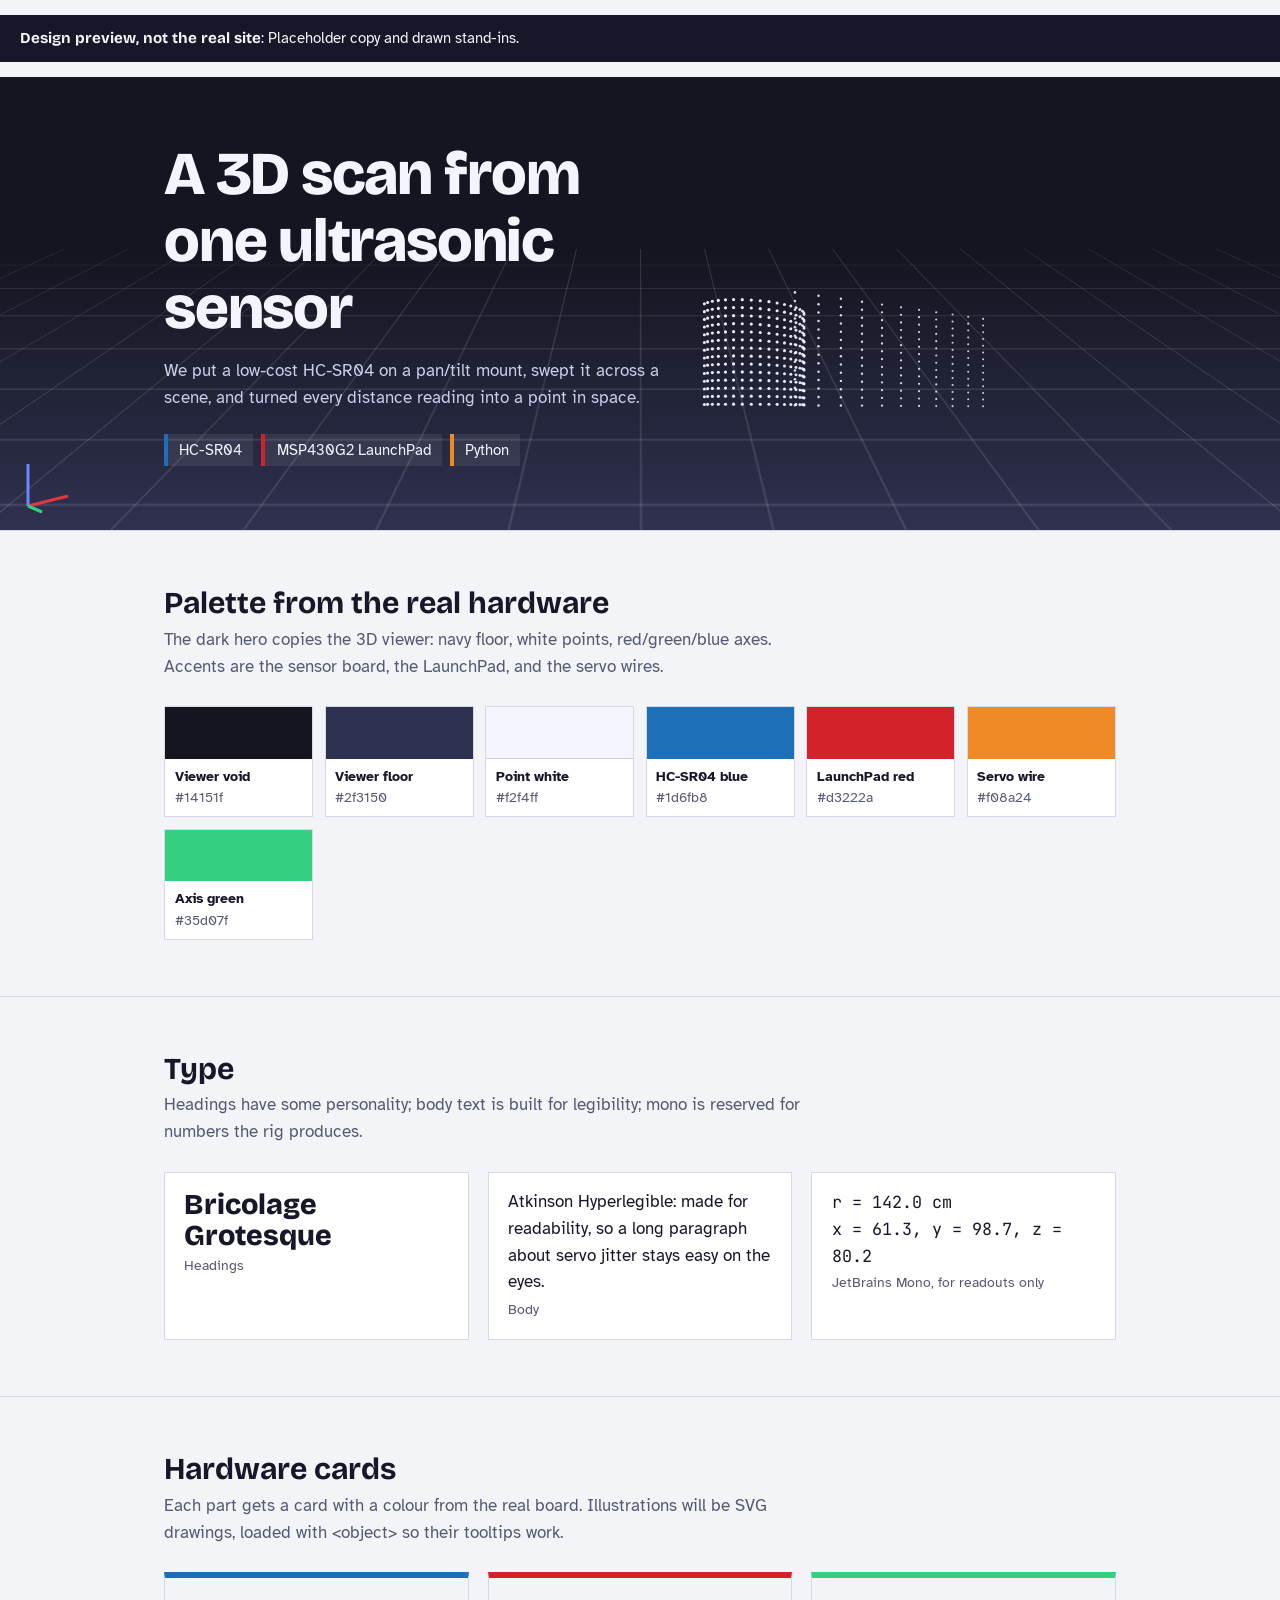
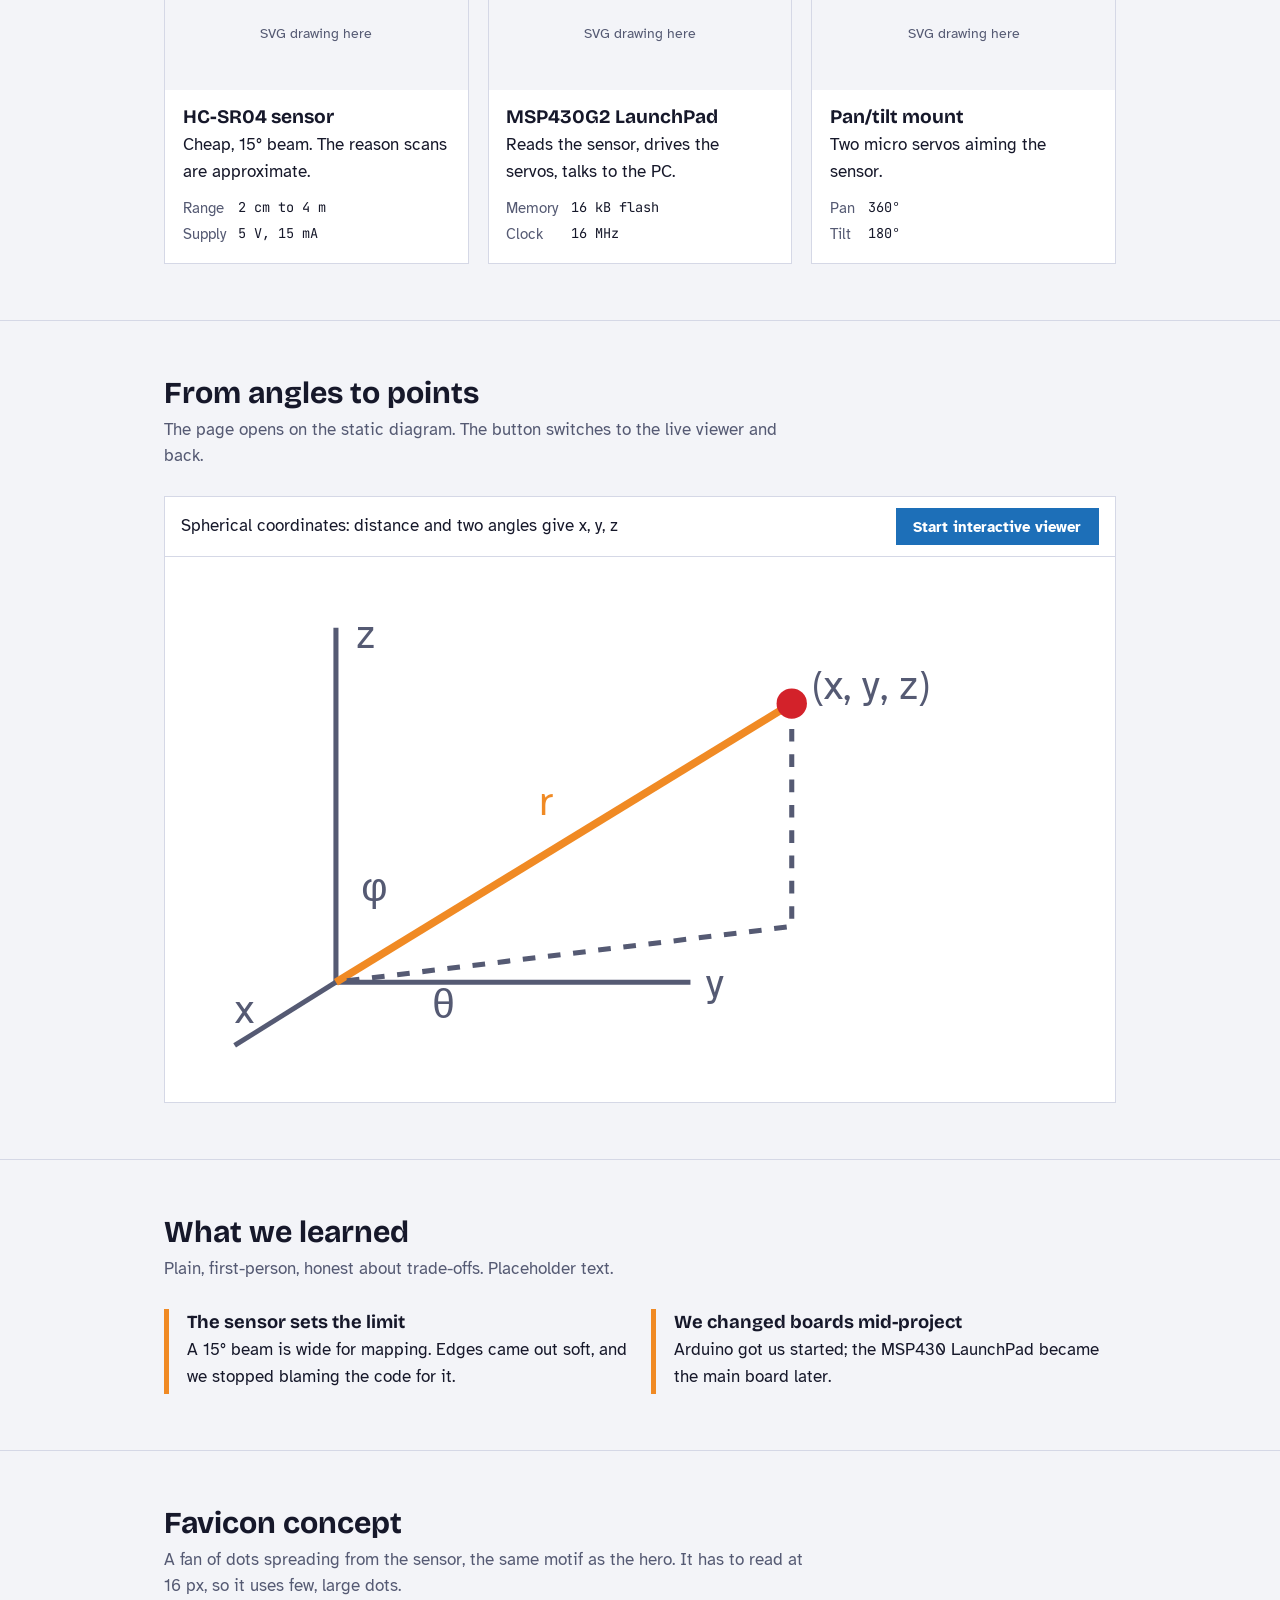
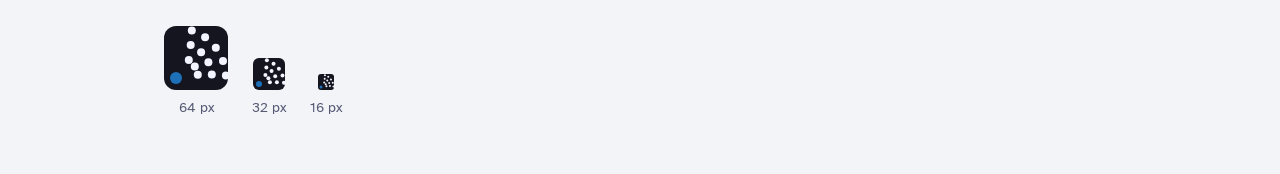
==== design.html @ 208dfff7 "Initial commit - Add a basic readme - Add `design.html` mockup with placeholder copy and drawn stand" ====
<!DOCTYPE html>
<html lang="en">
<head>
<meta charset="utf-8">
<meta name="viewport" content="width=device-width, initial-scale=1, viewport-fit=cover">
<title>Design: ultrasonic-point-cloud</title>
<link rel="stylesheet" href="https://fonts.googleapis.com/css2?family=Atkinson+Hyperlegible:wght@400;700&family=Bricolage+Grotesque:wght@500;700;800&family=JetBrains+Mono:wght@400;600&display=swap">
<style>
:root{
  --floor:#2f3150;--void:#14151f;--point:#f2f4ff;--pcb:#1d6fb8;--red:#d3222a;--wire:#f08a24;--ax-g:#35d07f;--ax-b:#6f86ff;
  --bg:#f3f4f8;--surface:#fff;--ink:#16182a;--muted:#555a73;--line:#d5d8e6;
  --head:"Bricolage Grotesque","Trebuchet MS",sans-serif;--body:"Atkinson Hyperlegible","Segoe UI",sans-serif;--mono:"JetBrains Mono",Consolas,monospace;
  box-sizing:border-box;padding-top:env(safe-area-inset-top,0px);padding-bottom:env(safe-area-inset-bottom,0px)}
@media (prefers-color-scheme:dark){:root:not([data-theme="light"]){--bg:#0f1018;--surface:#191b2b;--ink:#eceefb;--muted:#a4a9c6;--line:#2b2e46;--pcb:#4a9be0}}
:root[data-theme="dark"]{--bg:#0f1018;--surface:#191b2b;--ink:#eceefb;--muted:#a4a9c6;--line:#2b2e46;--pcb:#4a9be0}
html{scroll-padding-top:env(safe-area-inset-top,0px)}
*,*::before,*::after{box-sizing:border-box}
body{margin:0;background:var(--bg);color:var(--ink);font:1.05rem/1.6 var(--body)}
h1,h2,h3{font-family:var(--head);line-height:1.1;margin:0}
a,button,input{outline-offset:3px}
:focus-visible{outline:3px solid var(--wire)}
.wrap{max-width:62rem;margin:0 auto;padding:0 1.25rem}
.note{background:var(--ink);color:var(--bg);padding:.7rem 1.25rem;font-size:.95rem}
.note b{font-family:var(--head)}
/* hero */
.hero{background:linear-gradient(var(--void) 0,var(--void) 38%,var(--floor) 100%);color:var(--point);position:relative;overflow:hidden}
.hero::before{content:"";position:absolute;inset:38% 0 0;background:
  repeating-linear-gradient(90deg,rgba(255,255,255,.13) 0 1px,transparent 1px 64px),
  repeating-linear-gradient(0deg,rgba(255,255,255,.13) 0 1px,transparent 1px 36px);
  transform:perspective(420px) rotateX(58deg);transform-origin:top;pointer-events:none}
.hero .wrap{position:relative;display:grid;grid-template-columns:1.1fr .9fr;gap:2rem;align-items:center;padding-top:4rem;padding-bottom:4rem}
.hero h1{font-size:clamp(2.2rem,5.5vw,3.8rem);font-weight:800;letter-spacing:-.02em}
.hero p{max-width:34rem;color:#c9cdea;margin:1rem 0 1.4rem}
.chips{display:flex;flex-wrap:wrap;gap:.5rem;padding:0;margin:0;list-style:none}
.chips li{border-left:4px solid var(--pcb);background:rgba(255,255,255,.08);padding:.25rem .7rem;font-size:.95rem}
.chips li:nth-child(2){border-color:var(--red)}.chips li:nth-child(3){border-color:var(--wire)}
.cloud{width:100%;height:auto}
.axes{position:absolute;left:1.25rem;bottom:1rem;width:56px;height:56px}
/* sections */
section{padding:3.5rem 0;border-top:1px solid var(--line)}
section>.wrap>h2{font-size:1.9rem;margin-bottom:.4rem}
.lede{color:var(--muted);max-width:40rem;margin:0 0 1.6rem}
.sw{display:grid;grid-template-columns:repeat(auto-fit,minmax(9rem,1fr));gap:.7rem;padding:0;margin:0;list-style:none}
.sw li{border:1px solid var(--line);background:var(--surface)}
.sw i{display:block;height:3.2rem}
.sw span{display:block;padding:.45rem .6rem;font-size:.85rem;color:var(--muted)}
.sw b{display:block;color:var(--ink)}
.type{display:grid;grid-template-columns:repeat(auto-fit,minmax(16rem,1fr));gap:1.2rem}
.type div{border:1px solid var(--line);background:var(--surface);padding:1rem 1.2rem}
.type small{color:var(--muted)}
.cards{display:grid;grid-template-columns:repeat(auto-fit,minmax(14rem,1fr));gap:1.2rem}
.card{background:var(--surface);border:1px solid var(--line);border-top:6px solid var(--pcb)}
.card:nth-child(2){border-top-color:var(--red)}.card:nth-child(3){border-top-color:var(--ax-g)}
.card .art{height:7rem;display:grid;place-items:center;background:var(--bg);color:var(--muted);font-size:.85rem}
.card div.b{padding:1rem 1.1rem}
.card h3{font-size:1.2rem;margin-bottom:.3rem}
.card dl{display:grid;grid-template-columns:auto 1fr;gap:.15rem .8rem;margin:.7rem 0 0;font-size:.92rem}
.card dt{color:var(--muted)}.card dd{margin:0;font-family:var(--mono);font-size:.85rem}
/* diagram panel */
.panel{border:1px solid var(--line);background:var(--surface)}
.bar{display:flex;gap:1rem;align-items:center;justify-content:space-between;padding:.7rem 1rem;border-bottom:1px solid var(--line);flex-wrap:wrap}
.btn{font:700 .95rem var(--body);background:var(--pcb);color:#fff;border:0;padding:.6rem 1.1rem;cursor:pointer}
.btn:hover{filter:brightness(1.12)}
.stage{padding:1.2rem}
.stage svg{width:100%;height:auto;display:block}
#viewer{display:none;background:var(--void);color:var(--point);padding:1.2rem}
#viewer.on{display:block}
.sl{display:grid;grid-template-columns:5rem 1fr 4rem;gap:.8rem;align-items:center;margin:.6rem 0}
.sl input{width:100%;accent-color:var(--wire)}
.out{font-family:var(--mono);color:var(--ax-g);margin:1rem 0 0}
/* reflection */
.refl{display:grid;grid-template-columns:repeat(auto-fit,minmax(18rem,1fr));gap:1.4rem}
.refl blockquote{margin:0;padding:.2rem 0 .2rem 1.1rem;border-left:5px solid var(--wire)}
.refl h3{font-size:1.15rem;margin-bottom:.3rem}
.fav{display:flex;gap:1.5rem;align-items:flex-end;flex-wrap:wrap}
.fav figure{margin:0;text-align:center;color:var(--muted);font-size:.85rem}
@media (max-width:700px){.hero .wrap{grid-template-columns:1fr}}
@media (prefers-reduced-motion:reduce){*{transition:none!important;animation:none!important}}
</style>
</head>
<body>
<p class="note"><b>Design preview, not the real site</b>: Placeholder copy and drawn stand-ins.</p>

<header class="hero">
  <div class="wrap">
    <div>
      <h1>A 3D scan from one ultrasonic sensor</h1>
      <p>We put a low-cost HC-SR04 on a pan/tilt mount, swept it across a scene, and turned every distance reading into a point in space.</p>
      <ul class="chips"><li>HC-SR04</li><li>MSP430G2 LaunchPad</li><li>Python</li></ul>
    </div>
    <svg class="cloud" id="cloud" viewBox="0 0 400 300" role="img" aria-label="Sample point cloud drawn as columns of white dots: an arc-shaped object in front of a flat wall"></svg>
  </div>
  <svg class="axes" viewBox="0 0 56 56" aria-hidden="true"><path d="M8 48 L48 38" stroke="#e0383f" stroke-width="3"/><path d="M8 48 L8 6" stroke="#6f86ff" stroke-width="3"/><path d="M8 48 L22 54" stroke="#35d07f" stroke-width="3"/></svg>
</header>

<main>
<section><div class="wrap">
  <h2>Palette from the real hardware</h2>
  <p class="lede">The dark hero copies the 3D viewer: navy floor, white points, red/green/blue axes. Accents are the sensor board, the LaunchPad, and the servo wires.</p>
  <ul class="sw">
    <li><i style="background:#14151f"></i><span><b>Viewer void</b>#14151f</span></li>
    <li><i style="background:#2f3150"></i><span><b>Viewer floor</b>#2f3150</span></li>
    <li><i style="background:#f2f4ff;border-bottom:1px solid #ccc"></i><span><b>Point white</b>#f2f4ff</span></li>
    <li><i style="background:#1d6fb8"></i><span><b>HC-SR04 blue</b>#1d6fb8</span></li>
    <li><i style="background:#d3222a"></i><span><b>LaunchPad red</b>#d3222a</span></li>
    <li><i style="background:#f08a24"></i><span><b>Servo wire</b>#f08a24</span></li>
    <li><i style="background:#35d07f"></i><span><b>Axis green</b>#35d07f</span></li>
  </ul>
</div></section>

<section><div class="wrap">
  <h2>Type</h2>
  <p class="lede">Headings have some personality; body text is built for legibility; mono is reserved for numbers the rig produces.</p>
  <div class="type">
    <div><h3 style="font-size:1.8rem;font-weight:800">Bricolage Grotesque</h3><small>Headings</small></div>
    <div><p style="margin:0">Atkinson Hyperlegible: made for readability, so a long paragraph about servo jitter stays easy on the eyes.</p><small>Body</small></div>
    <div><p style="margin:0;font-family:var(--mono)">r = 142.0 cm<br>x = 61.3, y = 98.7, z = 80.2</p><small>JetBrains Mono, for readouts only</small></div>
  </div>
</div></section>

<section><div class="wrap">
  <h2>Hardware cards</h2>
  <p class="lede">Each part gets a card with a colour from the real board. Illustrations will be SVG drawings, loaded with &lt;object&gt; so their tooltips work.</p>
  <div class="cards">
    <article class="card"><div class="art">SVG drawing here</div><div class="b"><h3>HC-SR04 sensor</h3><p style="margin:0">Cheap, 15° beam. The reason scans are approximate.</p><dl><dt>Range</dt><dd>2 cm to 4 m</dd><dt>Supply</dt><dd>5 V, 15 mA</dd></dl></div></article>
    <article class="card"><div class="art">SVG drawing here</div><div class="b"><h3>MSP430G2 LaunchPad</h3><p style="margin:0">Reads the sensor, drives the servos, talks to the PC.</p><dl><dt>Memory</dt><dd>16 kB flash</dd><dt>Clock</dt><dd>16 MHz</dd></dl></div></article>
    <article class="card"><div class="art">SVG drawing here</div><div class="b"><h3>Pan/tilt mount</h3><p style="margin:0">Two micro servos aiming the sensor.</p><dl><dt>Pan</dt><dd>360°</dd><dt>Tilt</dt><dd>180°</dd></dl></div></article>
  </div>
</div></section>

<section><div class="wrap">
  <h2>From angles to points</h2>
  <p class="lede">The page opens on the static diagram. The button switches to the live viewer and back.</p>
  <div class="panel">
    <div class="bar"><span>Spherical coordinates: distance and two angles give x, y, z</span><button class="btn" id="tog" type="button" aria-controls="viewer" aria-expanded="false">Start interactive viewer</button></div>
    <div class="stage" id="static">
      <svg viewBox="0 0 360 200" role="img" aria-label="Diagram: a point at distance r, with tilt angle phi from the vertical axis and pan angle theta in the horizontal plane">
        <g stroke="currentColor" fill="none" stroke-width="2" color="#555a73"><path d="M60 160 V20" /><path d="M60 160 L200 160" /><path d="M60 160 L20 185" /><path d="M60 160 L240 50" stroke="#f08a24" stroke-width="3"/><path d="M240 50 V138 L60 160" stroke-dasharray="5 5"/></g>
        <circle cx="240" cy="50" r="6" fill="#d3222a"/>
        <g fill="currentColor" font-size="16" font-family="Atkinson Hyperlegible, sans-serif" color="#555a73"><text x="68" y="28">z</text><text x="206" y="166">y</text><text x="20" y="176">x</text><text x="140" y="94" fill="#f08a24">r</text><text x="248" y="48">(x, y, z)</text><text x="70" y="128">φ</text><text x="98" y="174">θ</text></g>
      </svg>
    </div>
    <div id="viewer" role="group" aria-label="Interactive viewer">
      <div class="sl"><label for="pan">Pan θ</label><input id="pan" type="range" min="0" max="360" value="40"><output id="po">40°</output></div>
      <div class="sl"><label for="tilt">Tilt φ</label><input id="tilt" type="range" min="0" max="180" value="60"><output id="to">60°</output></div>
      <div class="sl"><label for="dist">Distance r</label><input id="dist" type="range" min="2" max="400" value="140"><output id="do">140</output></div>
      <p class="out" id="xyz" aria-live="polite"></p>
      <p style="color:#a4a9c6;margin:.6rem 0 0;font-size:.9rem">In the real build this panel gets a 3D scene (three.js, loaded only when you press the button).</p>
    </div>
  </div>
</div></section>

<section><div class="wrap">
  <h2>What we learned</h2>
  <p class="lede">Plain, first-person, honest about trade-offs. Placeholder text.</p>
  <div class="refl">
    <blockquote><h3>The sensor sets the limit</h3><p style="margin:0">A 15° beam is wide for mapping. Edges came out soft, and we stopped blaming the code for it.</p></blockquote>
    <blockquote><h3>We changed boards mid-project</h3><p style="margin:0">Arduino got us started; the MSP430 LaunchPad became the main board later.</p></blockquote>
  </div>
</div></section>

<section><div class="wrap">
  <h2>Favicon concept</h2>
  <p class="lede">A fan of dots spreading from the sensor, the same motif as the hero. It has to read at 16 px, so it uses few, large dots.</p>
  <div class="fav" id="fav"></div>
</div></section>
</main>

<script>
// hero point cloud: wall columns + a half-cylinder, simple perspective
(function(){
  var s=document.getElementById('cloud'),ns='http://www.w3.org/2000/svg',pts=[],i,j,a;
  for(i=-5;i<=5;i++)for(j=0;j<14;j++)pts.push([i*.34+1.2,2.2,j*.12-.6]);
  for(a=-1.4;a<=1.4;a+=.16)for(j=0;j<14;j++)pts.push([-1.1+Math.sin(a)*.6,1.4-Math.cos(a)*.6+.5,j*.09-.6]);
  var r=.55,c=Math.cos(r),sn=Math.sin(r),out='';
  pts.forEach(function(p){
    var x=p[0]*c-p[1]*sn,y=p[0]*sn+p[1]*c,z=p[2],k=4.5/(4.5+y);
    var X=200+x*k*95,Y=190-z*k*95+y*k*14;
    out+='<circle cx="'+X.toFixed(1)+'" cy="'+Y.toFixed(1)+'" r="'+(1.7*k).toFixed(2)+'" fill="#f2f4ff" opacity="'+(.55+.45*k).toFixed(2)+'"/>';
  });
  s.innerHTML=out;
  // favicon sizes
  var f=document.getElementById('fav'),d='';
  [[64,'64 px'],[32,'32 px'],[16,'16 px']].forEach(function(v){
    d+='<figure><svg width="'+v[0]+'" height="'+v[0]+'" viewBox="0 0 64 64" role="img" aria-label="Favicon at '+v[1]+'"><rect width="64" height="64" rx="12" fill="#14151f"/>'+
    [[22,-.15],[22,-.55],[22,-.95],[36,-.1],[36,-.45],[36,-.8],[36,-1.15],[50,-.05],[50,-.35],[50,-.65],[50,-.95],[50,-1.25]].map(function(q){
      return '<circle cx="'+(12+q[0]*Math.cos(q[1])).toFixed(1)+'" cy="'+(52+q[0]*Math.sin(q[1])).toFixed(1)+'" r="4" fill="#f2f4ff"/>';}).join('')+
    '<circle cx="12" cy="52" r="6" fill="#1d6fb8"/></svg><figcaption>'+v[1]+'</figcaption></figure>';
  });
  f.innerHTML=d;
  // diagram toggle + readout
  var tog=document.getElementById('tog'),st=document.getElementById('static'),vw=document.getElementById('viewer');
  tog.addEventListener('click',function(){
    var on=!vw.classList.contains('on');
    vw.classList.toggle('on',on);st.style.display=on?'none':'block';
    tog.textContent=on?'Back to diagram':'Start interactive viewer';tog.setAttribute('aria-expanded',on);
  });
  function upd(){
    var t=+pan.value,p=+tilt.value,R=+dist.value,rad=Math.PI/180;
    po.value=t+'°';to.value=p+'°';document.getElementById('do').value=R+' cm';
    xyz.textContent='x = '+(R*Math.sin(p*rad)*Math.cos(t*rad)).toFixed(1)+'  y = '+(R*Math.sin(p*rad)*Math.sin(t*rad)).toFixed(1)+'  z = '+(R*Math.cos(p*rad)).toFixed(1);
  }
  [pan,tilt,dist].forEach(function(e){e.addEventListener('input',upd)});upd();
})();
</script>
</body>
</html>
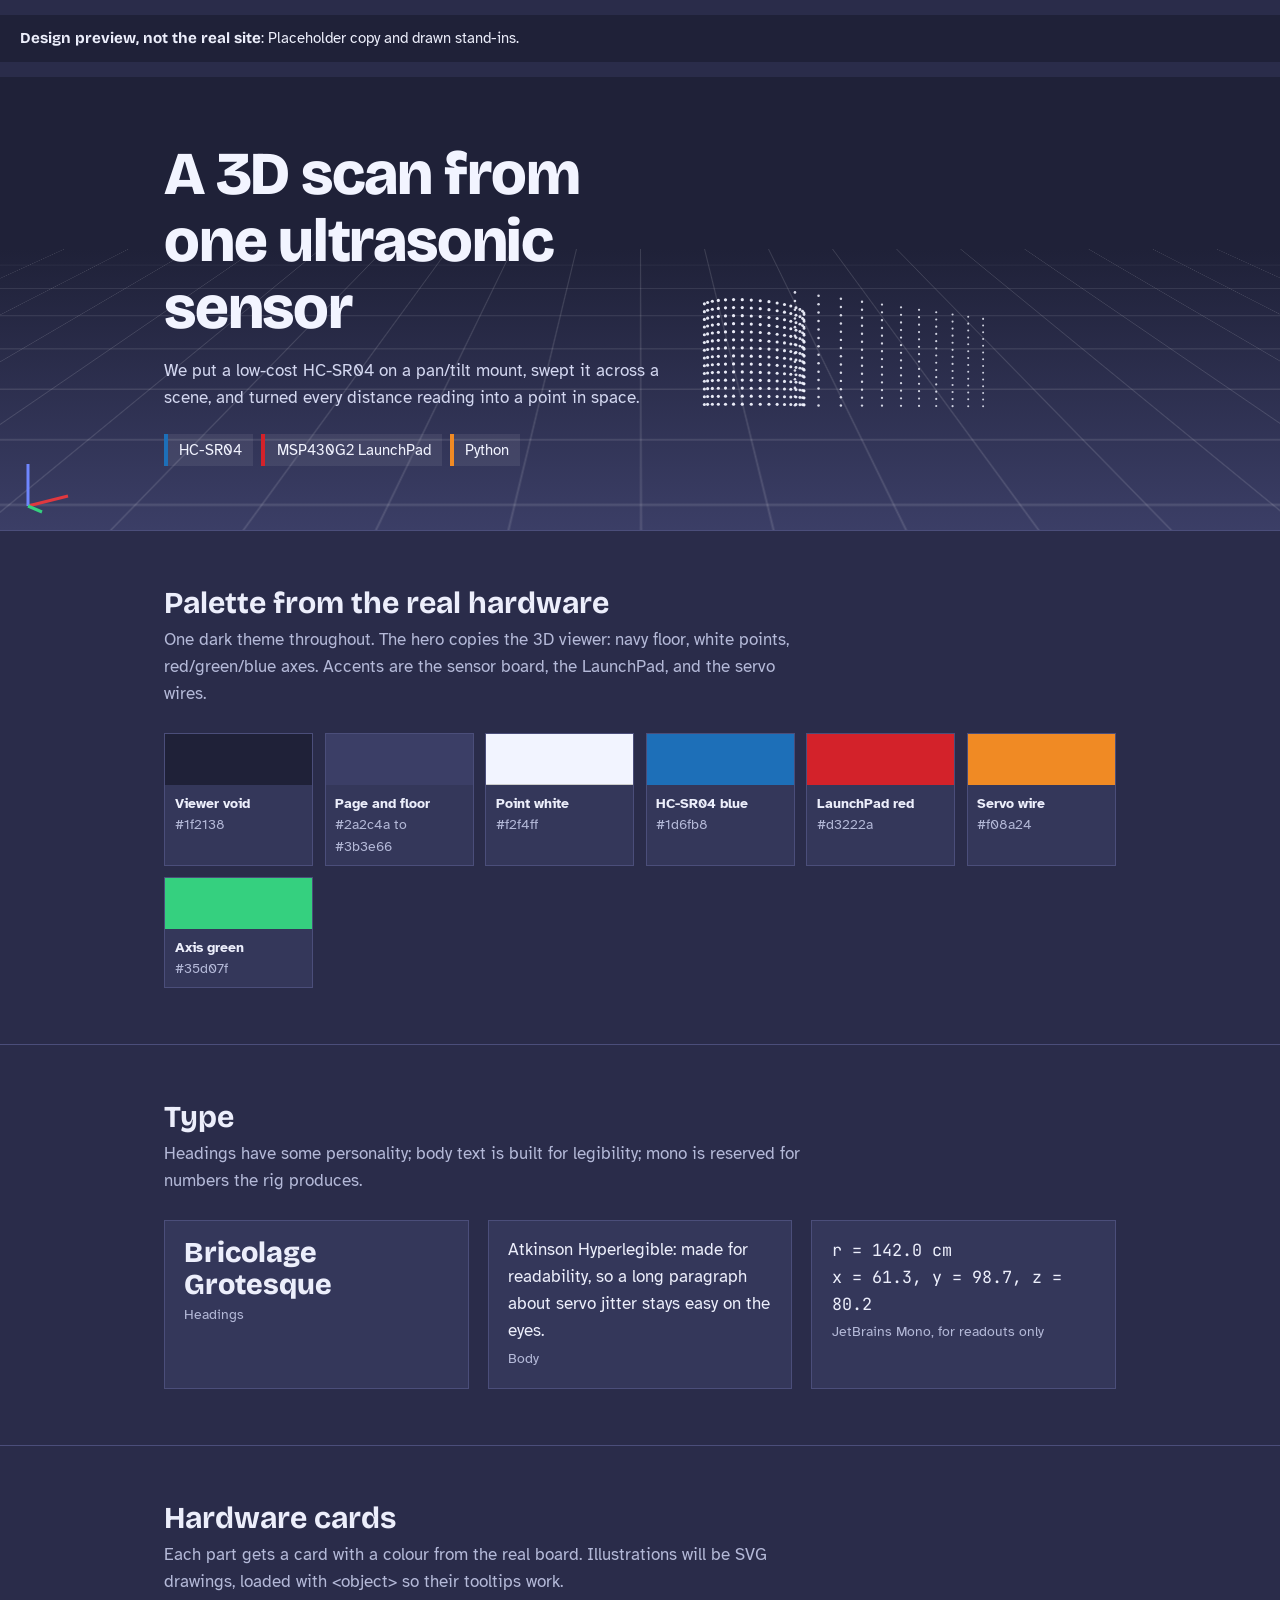
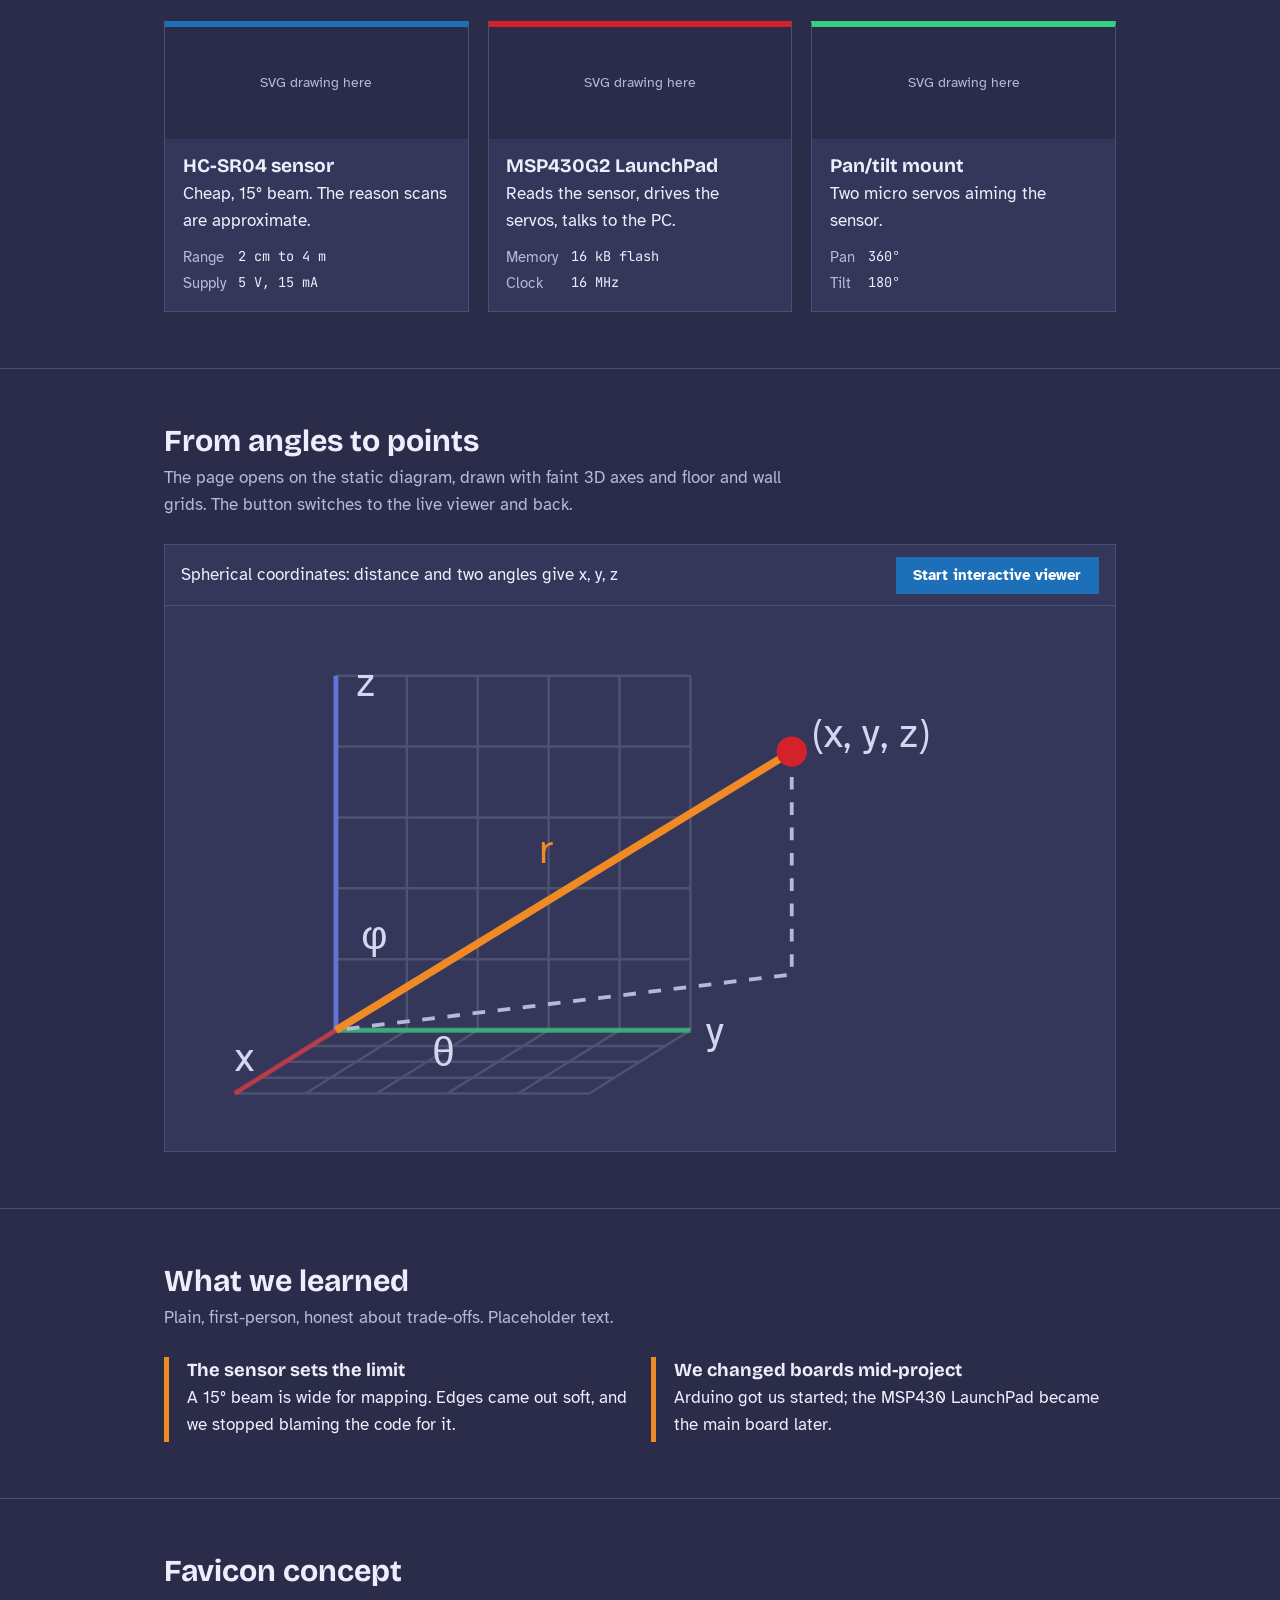
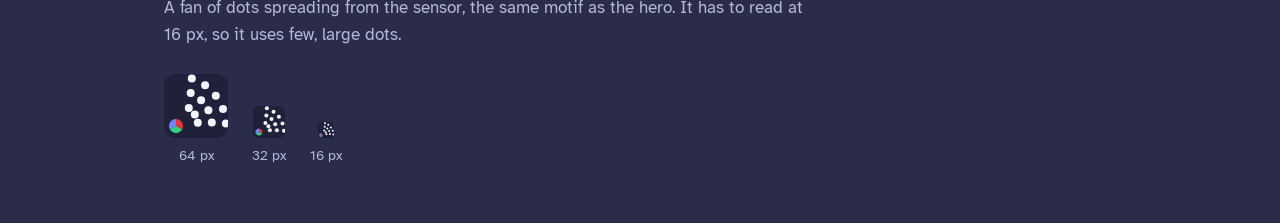
==== commit fe36dede: "Update design mockup - Update `design.html`   - Light/dark theme toggle removed   - Only one backgro" ====
--- a/design.html
+++ b/design.html
@@ -3,16 +3,15 @@
 <head>
 <meta charset="utf-8">
 <meta name="viewport" content="width=device-width, initial-scale=1, viewport-fit=cover">
+<meta name="color-scheme" content="dark">
 <title>Design: ultrasonic-point-cloud</title>
 <link rel="stylesheet" href="https://fonts.googleapis.com/css2?family=Atkinson+Hyperlegible:wght@400;700&family=Bricolage+Grotesque:wght@500;700;800&family=JetBrains+Mono:wght@400;600&display=swap">
 <style>
 :root{
-  --floor:#2f3150;--void:#14151f;--point:#f2f4ff;--pcb:#1d6fb8;--red:#d3222a;--wire:#f08a24;--ax-g:#35d07f;--ax-b:#6f86ff;
-  --bg:#f3f4f8;--surface:#fff;--ink:#16182a;--muted:#555a73;--line:#d5d8e6;
+  --floor:#3b3e66;--void:#1f2138;--point:#f2f4ff;--pcb:#1d6fb8;--red:#d3222a;--wire:#f08a24;--ax-g:#35d07f;--ax-b:#6f86ff;
+  --bg:#2a2c4a;--surface:#34375a;--ink:#eceefb;--muted:#b4b9d8;--line:#4b4e7a;
   --head:"Bricolage Grotesque","Trebuchet MS",sans-serif;--body:"Atkinson Hyperlegible","Segoe UI",sans-serif;--mono:"JetBrains Mono",Consolas,monospace;
   box-sizing:border-box;padding-top:env(safe-area-inset-top,0px);padding-bottom:env(safe-area-inset-bottom,0px)}
-@media (prefers-color-scheme:dark){:root:not([data-theme="light"]){--bg:#0f1018;--surface:#191b2b;--ink:#eceefb;--muted:#a4a9c6;--line:#2b2e46;--pcb:#4a9be0}}
-:root[data-theme="dark"]{--bg:#0f1018;--surface:#191b2b;--ink:#eceefb;--muted:#a4a9c6;--line:#2b2e46;--pcb:#4a9be0}
 html{scroll-padding-top:env(safe-area-inset-top,0px)}
 *,*::before,*::after{box-sizing:border-box}
 body{margin:0;background:var(--bg);color:var(--ink);font:1.05rem/1.6 var(--body)}
@@ -20,7 +19,7 @@
 a,button,input{outline-offset:3px}
 :focus-visible{outline:3px solid var(--wire)}
 .wrap{max-width:62rem;margin:0 auto;padding:0 1.25rem}
-.note{background:var(--ink);color:var(--bg);padding:.7rem 1.25rem;font-size:.95rem}
+.note{background:var(--void);color:var(--ink);padding:.7rem 1.25rem;font-size:.95rem}
 .note b{font-family:var(--head)}
 /* hero */
 .hero{background:linear-gradient(var(--void) 0,var(--void) 38%,var(--floor) 100%);color:var(--point);position:relative;overflow:hidden}
@@ -30,7 +29,7 @@
   transform:perspective(420px) rotateX(58deg);transform-origin:top;pointer-events:none}
 .hero .wrap{position:relative;display:grid;grid-template-columns:1.1fr .9fr;gap:2rem;align-items:center;padding-top:4rem;padding-bottom:4rem}
 .hero h1{font-size:clamp(2.2rem,5.5vw,3.8rem);font-weight:800;letter-spacing:-.02em}
-.hero p{max-width:34rem;color:#c9cdea;margin:1rem 0 1.4rem}
+.hero p{max-width:34rem;color:#d3d7f0;margin:1rem 0 1.4rem}
 .chips{display:flex;flex-wrap:wrap;gap:.5rem;padding:0;margin:0;list-style:none}
 .chips li{border-left:4px solid var(--pcb);background:rgba(255,255,255,.08);padding:.25rem .7rem;font-size:.95rem}
 .chips li:nth-child(2){border-color:var(--red)}.chips li:nth-child(3){border-color:var(--wire)}
@@ -96,10 +95,10 @@
 <main>
 <section><div class="wrap">
   <h2>Palette from the real hardware</h2>
-  <p class="lede">The dark hero copies the 3D viewer: navy floor, white points, red/green/blue axes. Accents are the sensor board, the LaunchPad, and the servo wires.</p>
+  <p class="lede">One dark theme throughout. The hero copies the 3D viewer: navy floor, white points, red/green/blue axes. Accents are the sensor board, the LaunchPad, and the servo wires.</p>
   <ul class="sw">
-    <li><i style="background:#14151f"></i><span><b>Viewer void</b>#14151f</span></li>
-    <li><i style="background:#2f3150"></i><span><b>Viewer floor</b>#2f3150</span></li>
+    <li><i style="background:#1f2138"></i><span><b>Viewer void</b>#1f2138</span></li>
+    <li><i style="background:#3b3e66"></i><span><b>Page and floor</b>#2a2c4a to #3b3e66</span></li>
     <li><i style="background:#f2f4ff;border-bottom:1px solid #ccc"></i><span><b>Point white</b>#f2f4ff</span></li>
     <li><i style="background:#1d6fb8"></i><span><b>HC-SR04 blue</b>#1d6fb8</span></li>
     <li><i style="background:#d3222a"></i><span><b>LaunchPad red</b>#d3222a</span></li>
@@ -130,14 +129,15 @@
 
 <section><div class="wrap">
   <h2>From angles to points</h2>
-  <p class="lede">The page opens on the static diagram. The button switches to the live viewer and back.</p>
+  <p class="lede">The page opens on the static diagram, drawn with faint 3D axes and floor and wall grids. The button switches to the live viewer and back.</p>
   <div class="panel">
     <div class="bar"><span>Spherical coordinates: distance and two angles give x, y, z</span><button class="btn" id="tog" type="button" aria-controls="viewer" aria-expanded="false">Start interactive viewer</button></div>
     <div class="stage" id="static">
-      <svg viewBox="0 0 360 200" role="img" aria-label="Diagram: a point at distance r, with tilt angle phi from the vertical axis and pan angle theta in the horizontal plane">
-        <g stroke="currentColor" fill="none" stroke-width="2" color="#555a73"><path d="M60 160 V20" /><path d="M60 160 L200 160" /><path d="M60 160 L20 185" /><path d="M60 160 L240 50" stroke="#f08a24" stroke-width="3"/><path d="M240 50 V138 L60 160" stroke-dasharray="5 5"/></g>
+      <svg viewBox="0 0 360 200" role="img" aria-label="Diagram: a point at distance r, with tilt angle phi from the vertical z axis and pan angle theta in the horizontal plane, drawn over a faint 3D grid">
+        <g id="grid" stroke="#fff" stroke-opacity=".13" stroke-width="1" fill="none"></g>
+        <g fill="none" stroke-width="2"><path d="M60 160 L200 160" stroke="#35d07f" stroke-opacity=".7"/><path d="M60 160 L20 185" stroke="#e0383f" stroke-opacity=".7"/><path d="M60 160 V20" stroke="#6f86ff" stroke-opacity=".7"/><path d="M60 160 L240 50" stroke="#f08a24" stroke-width="3"/><path d="M240 50 V138 L60 160" stroke="#b4b9d8" stroke-dasharray="5 5" stroke-width="1.5"/></g>
         <circle cx="240" cy="50" r="6" fill="#d3222a"/>
-        <g fill="currentColor" font-size="16" font-family="Atkinson Hyperlegible, sans-serif" color="#555a73"><text x="68" y="28">z</text><text x="206" y="166">y</text><text x="20" y="176">x</text><text x="140" y="94" fill="#f08a24">r</text><text x="248" y="48">(x, y, z)</text><text x="70" y="128">φ</text><text x="98" y="174">θ</text></g>
+        <g fill="#d3d7f0" font-size="16" font-family="Atkinson Hyperlegible, sans-serif"><text x="68" y="28">z</text><text x="206" y="166">y</text><text x="20" y="176">x</text><text x="140" y="94" fill="#f08a24">r</text><text x="248" y="48">(x, y, z)</text><text x="70" y="128">&#966;</text><text x="98" y="174">&#952;</text></g>
       </svg>
     </div>
     <div id="viewer" role="group" aria-label="Interactive viewer">
@@ -145,7 +145,7 @@
       <div class="sl"><label for="tilt">Tilt φ</label><input id="tilt" type="range" min="0" max="180" value="60"><output id="to">60°</output></div>
       <div class="sl"><label for="dist">Distance r</label><input id="dist" type="range" min="2" max="400" value="140"><output id="do">140</output></div>
       <p class="out" id="xyz" aria-live="polite"></p>
-      <p style="color:#a4a9c6;margin:.6rem 0 0;font-size:.9rem">In the real build this panel gets a 3D scene (three.js, loaded only when you press the button).</p>
+      <p style="color:var(--muted);margin:.6rem 0 0;font-size:.9rem">In the real build this panel gets a 3D scene (three.js, loaded only when you press the button).</p>
     </div>
   </div>
 </div></section>
@@ -182,12 +182,16 @@
   // favicon sizes
   var f=document.getElementById('fav'),d='';
   [[64,'64 px'],[32,'32 px'],[16,'16 px']].forEach(function(v){
-    d+='<figure><svg width="'+v[0]+'" height="'+v[0]+'" viewBox="0 0 64 64" role="img" aria-label="Favicon at '+v[1]+'"><rect width="64" height="64" rx="12" fill="#14151f"/>'+
+    d+='<figure><svg width="'+v[0]+'" height="'+v[0]+'" viewBox="0 0 64 64" role="img" aria-label="Favicon at '+v[1]+'"><rect width="64" height="64" rx="12" fill="#1f2138"/>'+
     [[22,-.15],[22,-.55],[22,-.95],[36,-.1],[36,-.45],[36,-.8],[36,-1.15],[50,-.05],[50,-.35],[50,-.65],[50,-.95],[50,-1.25]].map(function(q){
       return '<circle cx="'+(12+q[0]*Math.cos(q[1])).toFixed(1)+'" cy="'+(52+q[0]*Math.sin(q[1])).toFixed(1)+'" r="4" fill="#f2f4ff"/>';}).join('')+
-    '<circle cx="12" cy="52" r="6" fill="#1d6fb8"/></svg><figcaption>'+v[1]+'</figcaption></figure>';
+    '<path d="M12 52V45A7 7 0 0 1 18.06 55.5Z" fill="#e0383f"/><path d="M12 52L18.06 55.5A7 7 0 0 1 5.94 55.5Z" fill="#35d07f"/><path d="M12 52L5.94 55.5A7 7 0 0 1 12 45Z" fill="#6f86ff"/></svg><figcaption>'+v[1]+'</figcaption></figure>';
   });
   f.innerHTML=d;
+  // faint 3D grid for the static diagram
+  var g='',n;
+  for(n=0;n<=4;n++)g+='M'+(60-10*n)+' '+(160+6.25*n)+'h140'; for(n=0;n<=5;n++)g+='M'+(60+28*n)+' 160l-40 25M60 '+(160-28*n)+'h140M'+(60+28*n)+' 160v-140';
+  document.getElementById('grid').innerHTML='<path d="'+g+'"/>';
   // diagram toggle + readout
   var tog=document.getElementById('tog'),st=document.getElementById('static'),vw=document.getElementById('viewer');
   tog.addEventListener('click',function(){
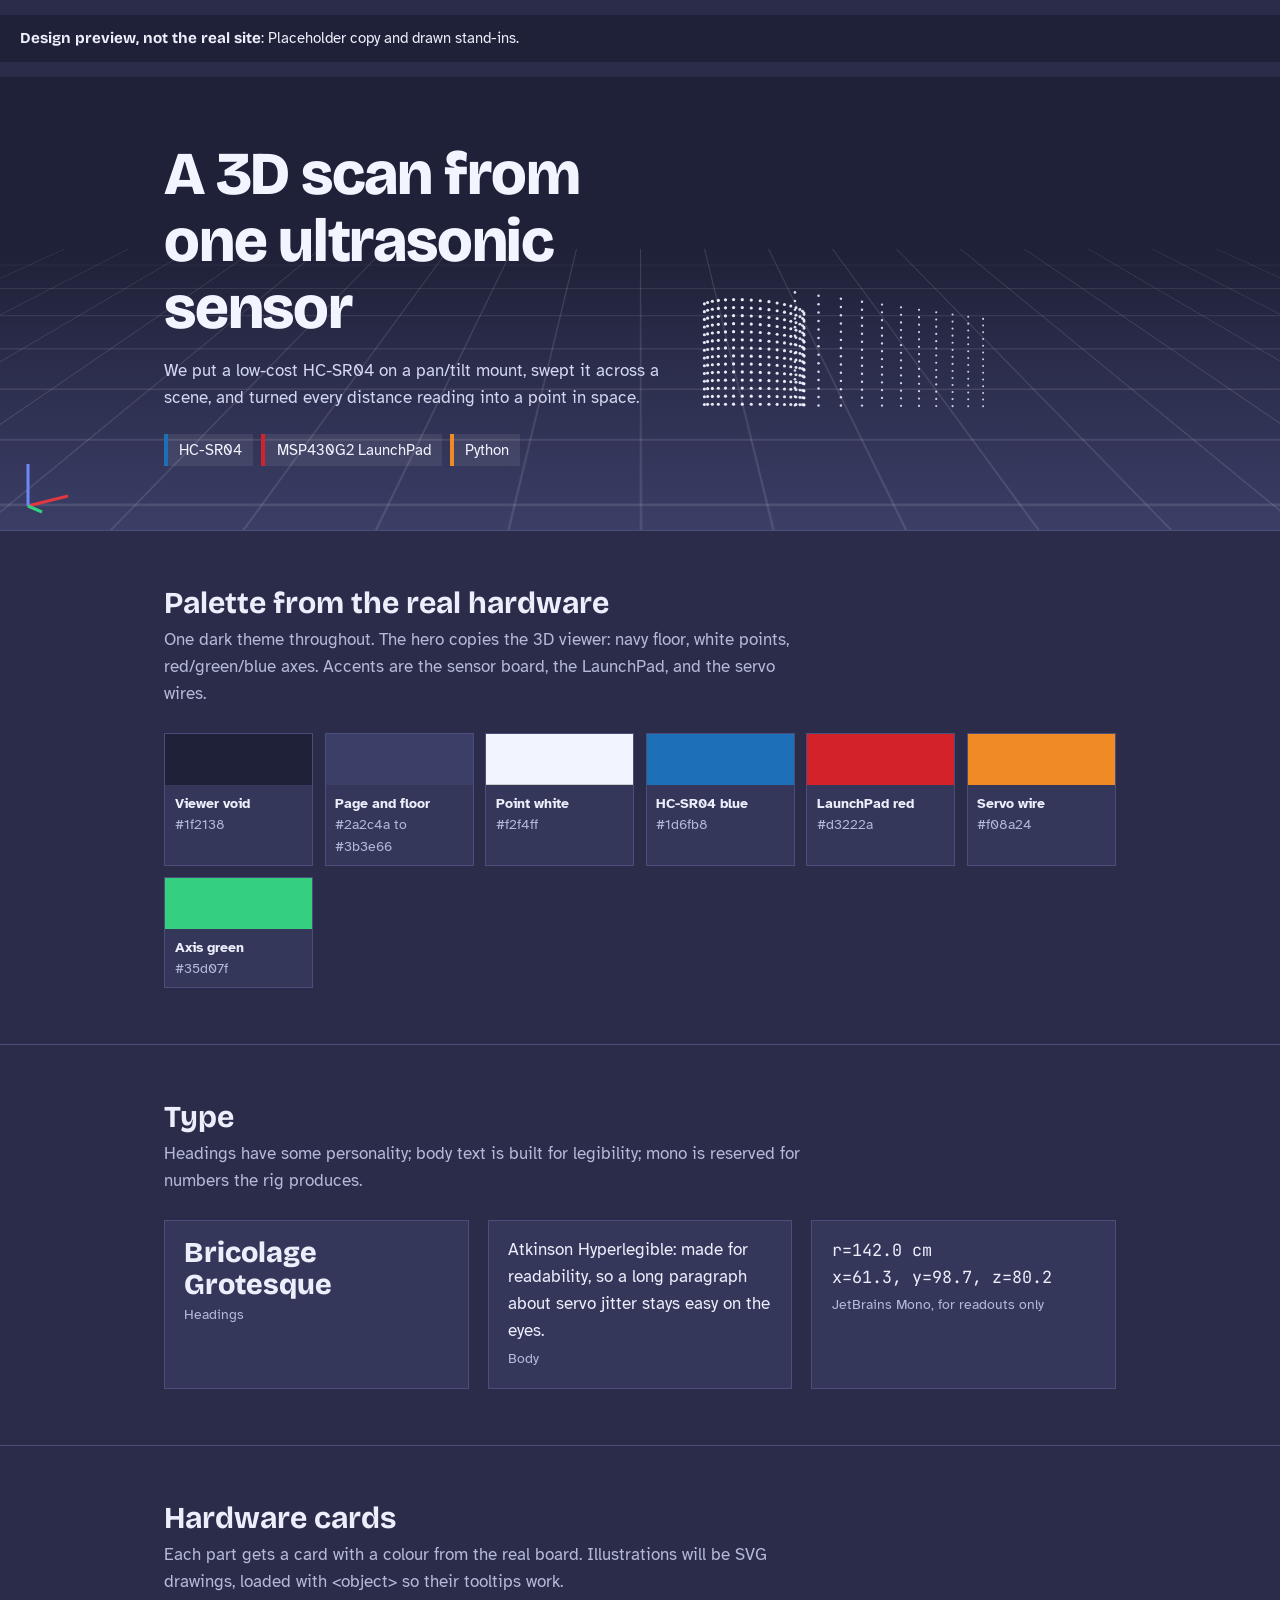
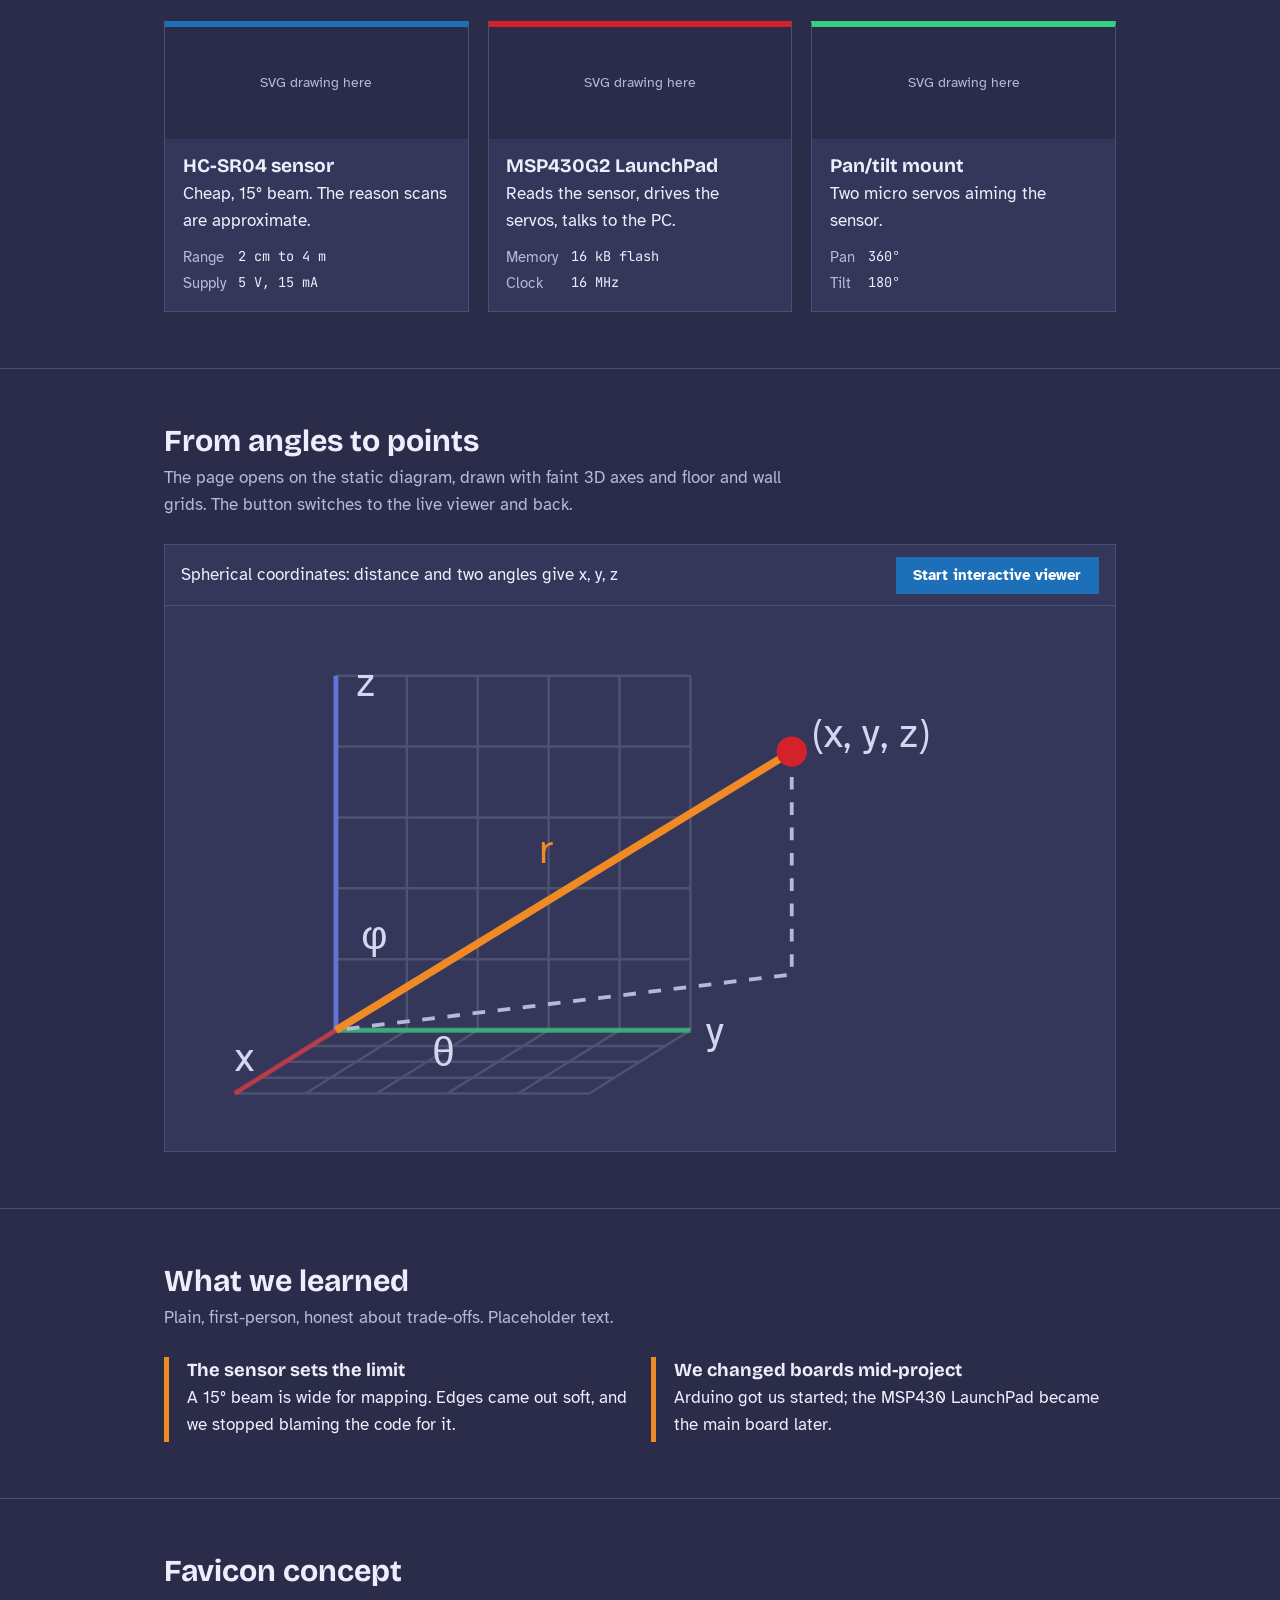
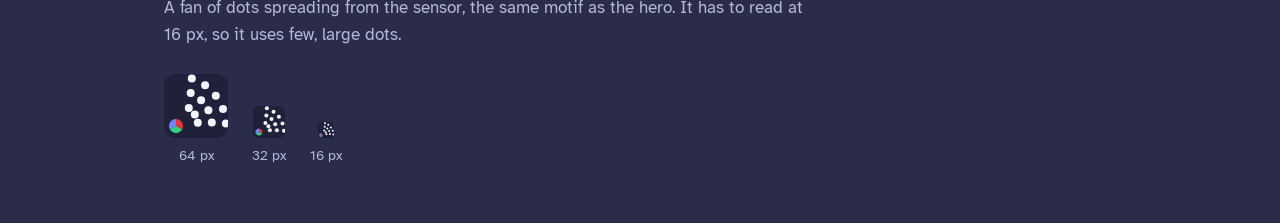
==== commit 401979ce: "Prettify file formatting - In the HTML and SVG markup, each tag on a new line   and consistent inden" ====
--- a/design.html
+++ b/design.html
@@ -1,5 +1,6 @@
 <!DOCTYPE html>
 <html lang="en">
+  
 <head>
 <meta charset="utf-8">
 <meta name="viewport" content="width=device-width, initial-scale=1, viewport-fit=cover">
@@ -7,76 +8,299 @@
 <title>Design: ultrasonic-point-cloud</title>
 <link rel="stylesheet" href="https://fonts.googleapis.com/css2?family=Atkinson+Hyperlegible:wght@400;700&family=Bricolage+Grotesque:wght@500;700;800&family=JetBrains+Mono:wght@400;600&display=swap">
 <style>
-:root{
-  --floor:#3b3e66;--void:#1f2138;--point:#f2f4ff;--pcb:#1d6fb8;--red:#d3222a;--wire:#f08a24;--ax-g:#35d07f;--ax-b:#6f86ff;
-  --bg:#2a2c4a;--surface:#34375a;--ink:#eceefb;--muted:#b4b9d8;--line:#4b4e7a;
-  --head:"Bricolage Grotesque","Trebuchet MS",sans-serif;--body:"Atkinson Hyperlegible","Segoe UI",sans-serif;--mono:"JetBrains Mono",Consolas,monospace;
-  box-sizing:border-box;padding-top:env(safe-area-inset-top,0px);padding-bottom:env(safe-area-inset-bottom,0px)}
-html{scroll-padding-top:env(safe-area-inset-top,0px)}
-*,*::before,*::after{box-sizing:border-box}
-body{margin:0;background:var(--bg);color:var(--ink);font:1.05rem/1.6 var(--body)}
-h1,h2,h3{font-family:var(--head);line-height:1.1;margin:0}
-a,button,input{outline-offset:3px}
-:focus-visible{outline:3px solid var(--wire)}
-.wrap{max-width:62rem;margin:0 auto;padding:0 1.25rem}
-.note{background:var(--void);color:var(--ink);padding:.7rem 1.25rem;font-size:.95rem}
-.note b{font-family:var(--head)}
+:root {
+  --floor: #3b3e66;
+  --void: #1f2138;
+  --point: #f2f4ff;
+  --pcb: #1d6fb8;
+  --red: #d3222a;
+  --wire: #f08a24;
+  --ax-g: #35d07f;
+  --ax-b: #6f86ff;
+  --bg: #2a2c4a;
+  --surface: #34375a;
+  --ink: #eceefb;
+  --muted: #b4b9d8;
+  --line: #4b4e7a;
+  --head: "Bricolage Grotesque", "Trebuchet MS", sans-serif;
+  --body: "Atkinson Hyperlegible", "Segoe UI", sans-serif;
+  --mono: "JetBrains Mono", Consolas, monospace;
+  box-sizing: border-box;
+  padding-top: env(safe-area-inset-top, 0px);
+  padding-bottom: env(safe-area-inset-bottom, 0px)
+}
+html { scroll-padding-top: env(safe-area-inset-top, 0px) }
+*, *::before, *::after{ box-sizing:border-box }
+body {
+  margin: 0;
+  background: var(--bg);
+  color: var(--ink);
+  font: 1.05rem/1.6 var(--body)
+}
+h1, h2, h3 {
+  font-family: var(--head);
+  line-height: 1.1;
+  margin: 0
+}
+a, button, input { outline-offset: 3px }
+:focus-visible { outline: 3px solid var(--wire) }
+.wrap {
+  max-width: 62rem;
+  margin: 0 auto;
+  padding: 0 1.25rem
+}
+.note {
+  background: var(--void);
+  color: var(--ink);
+  padding: .7rem 1.25rem;
+  font-size: .95rem
+}
+.note b { font-family: var(--head) }
 /* hero */
-.hero{background:linear-gradient(var(--void) 0,var(--void) 38%,var(--floor) 100%);color:var(--point);position:relative;overflow:hidden}
-.hero::before{content:"";position:absolute;inset:38% 0 0;background:
-  repeating-linear-gradient(90deg,rgba(255,255,255,.13) 0 1px,transparent 1px 64px),
-  repeating-linear-gradient(0deg,rgba(255,255,255,.13) 0 1px,transparent 1px 36px);
-  transform:perspective(420px) rotateX(58deg);transform-origin:top;pointer-events:none}
-.hero .wrap{position:relative;display:grid;grid-template-columns:1.1fr .9fr;gap:2rem;align-items:center;padding-top:4rem;padding-bottom:4rem}
-.hero h1{font-size:clamp(2.2rem,5.5vw,3.8rem);font-weight:800;letter-spacing:-.02em}
-.hero p{max-width:34rem;color:#d3d7f0;margin:1rem 0 1.4rem}
-.chips{display:flex;flex-wrap:wrap;gap:.5rem;padding:0;margin:0;list-style:none}
-.chips li{border-left:4px solid var(--pcb);background:rgba(255,255,255,.08);padding:.25rem .7rem;font-size:.95rem}
-.chips li:nth-child(2){border-color:var(--red)}.chips li:nth-child(3){border-color:var(--wire)}
-.cloud{width:100%;height:auto}
-.axes{position:absolute;left:1.25rem;bottom:1rem;width:56px;height:56px}
+.hero {
+  background: linear-gradient(var(--void) 0, var(--void) 38%, var(--floor) 100%);
+  color: var(--point);
+  position: relative;
+  overflow: hidden
+}
+.hero::before {
+  content: "";
+  position: absolute;
+  inset: 38% 0 0;
+  background:
+    repeating-linear-gradient(90deg, rgba(255, 255, 255, .13) 0 1px, transparent 1px 64px),
+    repeating-linear-gradient(0deg, rgba(255, 255, 255, .13) 0 1px, transparent 1px 36px);
+  transform: perspective(420px) rotateX(58deg);
+  transform-origin: top;
+  pointer-events: none
+}
+.hero .wrap {
+  position: relative;
+  display: grid;
+  grid-template-columns: 1.1fr .9fr;
+  gap: 2rem;
+  align-items: center;
+  padding-top: 4rem;
+  padding-bottom: 4rem
+}
+.hero h1 {
+  font-size: clamp(2.2rem, 5.5vw, 3.8rem);
+  font-weight: 800;
+  letter-spacing: -.02em
+}
+.hero p {
+  max-width: 34rem;
+  color: #d3d7f0;
+  margin: 1rem 0 1.4rem
+}
+.chips {
+  display: flex;
+  flex-wrap: wrap;
+  gap: .5rem;
+  padding: 0;
+  margin: 0;
+  list-style: none
+}
+.chips li {
+  border-left: 4px solid var(--pcb);
+  background: rgba(255, 255, 255, .08);
+  padding: .25rem .7rem;
+  font-size: .95rem
+}
+.chips li:nth-child(2) { border-color: var(--red) }
+.chips li:nth-child(3) { border-color: var(--wire) }
+.cloud {
+  width: 100%;
+  height: auto
+}
+.axes {
+  position: absolute;
+  left: 1.25rem;
+  bottom: 1rem;
+  width: 56px;
+  height: 56px
+}
+
 /* sections */
-section{padding:3.5rem 0;border-top:1px solid var(--line)}
-section>.wrap>h2{font-size:1.9rem;margin-bottom:.4rem}
-.lede{color:var(--muted);max-width:40rem;margin:0 0 1.6rem}
-.sw{display:grid;grid-template-columns:repeat(auto-fit,minmax(9rem,1fr));gap:.7rem;padding:0;margin:0;list-style:none}
-.sw li{border:1px solid var(--line);background:var(--surface)}
-.sw i{display:block;height:3.2rem}
-.sw span{display:block;padding:.45rem .6rem;font-size:.85rem;color:var(--muted)}
-.sw b{display:block;color:var(--ink)}
-.type{display:grid;grid-template-columns:repeat(auto-fit,minmax(16rem,1fr));gap:1.2rem}
-.type div{border:1px solid var(--line);background:var(--surface);padding:1rem 1.2rem}
-.type small{color:var(--muted)}
-.cards{display:grid;grid-template-columns:repeat(auto-fit,minmax(14rem,1fr));gap:1.2rem}
-.card{background:var(--surface);border:1px solid var(--line);border-top:6px solid var(--pcb)}
-.card:nth-child(2){border-top-color:var(--red)}.card:nth-child(3){border-top-color:var(--ax-g)}
-.card .art{height:7rem;display:grid;place-items:center;background:var(--bg);color:var(--muted);font-size:.85rem}
-.card div.b{padding:1rem 1.1rem}
-.card h3{font-size:1.2rem;margin-bottom:.3rem}
-.card dl{display:grid;grid-template-columns:auto 1fr;gap:.15rem .8rem;margin:.7rem 0 0;font-size:.92rem}
-.card dt{color:var(--muted)}.card dd{margin:0;font-family:var(--mono);font-size:.85rem}
+section {
+  padding: 3.5rem 0;
+  border-top: 1px solid var(--line)
+}
+section>.wrap>h2 {
+  font-size: 1.9rem;
+  margin-bottom: .4rem
+}
+.lede {
+  color: var(--muted);
+  max-width: 40rem;
+  margin: 0 0 1.6rem
+}
+.sw {
+  display: grid;
+  grid-template-columns: repeat(auto-fit, minmax(9rem, 1fr));
+  gap: .7rem;
+  padding: 0;
+  margin: 0;
+  list-style: none
+}
+.sw li {
+  border: 1px solid var(--line);
+  background: var(--surface)
+}
+.sw i {
+  display: block;
+  height: 3.2rem
+}
+.sw span {
+  display: block;
+  padding: .45rem .6rem;
+  font-size: .85rem;
+  color: var(--muted)
+}
+.sw b {
+  display: block;
+  color: var(--ink)
+}
+.type {
+  display: grid;
+  grid-template-columns: repeat(auto-fit, minmax(16rem, 1fr));
+  gap: 1.2rem
+}
+.type div {
+  border: 1px solid var(--line);
+  background: var(--surface);
+  padding: 1rem 1.2rem
+}
+.type small { color: var(--muted) }
+.cards {
+  display: grid;
+  grid-template-columns: repeat(auto-fit, minmax(14rem, 1fr));
+  gap: 1.2rem
+}
+.card {
+  background: var(--surface);
+  border: 1px solid var(--line);
+  border-top: 6px solid var(--pcb)
+}
+.card:nth-child(2) { border-top-color: var(--red) }
+.card:nth-child(3) { border-top-color: var(--ax-g) }
+.card .art {
+  height: 7rem;
+  display: grid;
+  place-items: center;
+  background: var(--bg);
+  color: var(--muted);
+  font-size: .85rem
+}
+.card div.b { padding: 1rem 1.1rem }
+.card h3 {
+  font-size: 1.2rem;
+  margin-bottom: .3rem
+}
+.card dl {
+  display: grid;
+  grid-template-columns: auto 1fr;
+  gap: .15rem .8rem;
+  margin: .7rem 0 0;
+  font-size: .92rem
+}
+.card dt { color: var(--muted) }
+.card dd {
+  margin: 0;
+  font-family: var(--mono);
+  font-size: .85rem
+}
 /* diagram panel */
-.panel{border:1px solid var(--line);background:var(--surface)}
-.bar{display:flex;gap:1rem;align-items:center;justify-content:space-between;padding:.7rem 1rem;border-bottom:1px solid var(--line);flex-wrap:wrap}
-.btn{font:700 .95rem var(--body);background:var(--pcb);color:#fff;border:0;padding:.6rem 1.1rem;cursor:pointer}
-.btn:hover{filter:brightness(1.12)}
-.stage{padding:1.2rem}
-.stage svg{width:100%;height:auto;display:block}
-#viewer{display:none;background:var(--void);color:var(--point);padding:1.2rem}
-#viewer.on{display:block}
-.sl{display:grid;grid-template-columns:5rem 1fr 4rem;gap:.8rem;align-items:center;margin:.6rem 0}
-.sl input{width:100%;accent-color:var(--wire)}
-.out{font-family:var(--mono);color:var(--ax-g);margin:1rem 0 0}
+.panel {
+  border: 1px solid var(--line);
+  background: var(--surface)
+}
+.bar {
+  display: flex;
+  gap: 1rem;
+  align-items: center;
+  justify-content: space-between;
+  padding: .7rem 1rem;
+  border-bottom: 1px solid var(--line);
+  flex-wrap: wrap
+}
+.btn {
+  font: 700 .95rem var(--body);
+  background: var(--pcb);
+  color: #fff;
+  border: 0;
+  padding: .6rem 1.1rem;
+  cursor: pointer
+}
+.btn:hover { filter: brightness(1.12) }
+.stage { padding: 1.2rem }
+.stage svg {
+  width: 100%;
+  height: auto;
+  display: block
+}
+#viewer {
+  display: none;
+  background: var(--void);
+  color: var(--point);
+  padding: 1.2rem
+}
+#viewer.on { display: block }
+.sl {
+  display: grid;
+  grid-template-columns: 5rem 1fr 4rem;
+  gap: .8rem;
+  align-items: center;
+  margin: .6rem 0
+}
+.sl input {
+  width: 100%;
+  accent-color: var(--wire)
+}
+.out {
+  font-family: var(--mono);
+  color: var(--ax-g);
+  margin: 1rem 0 0
+}
 /* reflection */
-.refl{display:grid;grid-template-columns:repeat(auto-fit,minmax(18rem,1fr));gap:1.4rem}
-.refl blockquote{margin:0;padding:.2rem 0 .2rem 1.1rem;border-left:5px solid var(--wire)}
-.refl h3{font-size:1.15rem;margin-bottom:.3rem}
-.fav{display:flex;gap:1.5rem;align-items:flex-end;flex-wrap:wrap}
-.fav figure{margin:0;text-align:center;color:var(--muted);font-size:.85rem}
-@media (max-width:700px){.hero .wrap{grid-template-columns:1fr}}
-@media (prefers-reduced-motion:reduce){*{transition:none!important;animation:none!important}}
+.refl {
+  display: grid;
+  grid-template-columns: repeat(auto-fit, minmax(18rem, 1fr));
+  gap: 1.4rem
+}
+.refl blockquote {
+  margin: 0;
+  padding: .2rem 0 .2rem 1.1rem;
+  border-left: 5px solid var(--wire)
+}
+.refl h3 {
+  font-size: 1.15rem;
+  margin-bottom: .3rem
+}
+.fav {
+  display: flex;
+  gap: 1.5rem;
+  align-items: flex-end;
+  flex-wrap: wrap
+}
+.fav figure {
+  margin: 0;
+  text-align: center;
+  color: var(--muted);
+  font-size: .85rem
+}
+@media (max-width:700px) {
+  .hero .wrap { grid-template-columns: 1fr }
+}
+@media (prefers-reduced-motion:reduce) {
+  * {
+    transition: none !important;
+    animation: none !important
+  }
+}
 </style>
 </head>
+
 <body>
 <p class="note"><b>Design preview, not the real site</b>: Placeholder copy and drawn stand-ins.</p>
 
@@ -85,127 +309,247 @@
     <div>
       <h1>A 3D scan from one ultrasonic sensor</h1>
       <p>We put a low-cost HC-SR04 on a pan/tilt mount, swept it across a scene, and turned every distance reading into a point in space.</p>
-      <ul class="chips"><li>HC-SR04</li><li>MSP430G2 LaunchPad</li><li>Python</li></ul>
+      <ul class="chips">
+        <li>HC-SR04</li>
+        <li>MSP430G2 LaunchPad</li>
+        <li>Python</li>
+      </ul>
     </div>
     <svg class="cloud" id="cloud" viewBox="0 0 400 300" role="img" aria-label="Sample point cloud drawn as columns of white dots: an arc-shaped object in front of a flat wall"></svg>
   </div>
-  <svg class="axes" viewBox="0 0 56 56" aria-hidden="true"><path d="M8 48 L48 38" stroke="#e0383f" stroke-width="3"/><path d="M8 48 L8 6" stroke="#6f86ff" stroke-width="3"/><path d="M8 48 L22 54" stroke="#35d07f" stroke-width="3"/></svg>
+  <svg class="axes" viewBox="0 0 56 56" aria-hidden="true">
+    <path d="M8 48 L48 38" stroke="#e0383f" stroke-width="3"/>
+    <path d="M8 48 L8 6" stroke="#6f86ff" stroke-width="3"/>
+    <path d="M8 48 L22 54" stroke="#35d07f" stroke-width="3"/>
+  </svg>
 </header>
 
 <main>
-<section><div class="wrap">
+<section>
+<div class="wrap">
   <h2>Palette from the real hardware</h2>
   <p class="lede">One dark theme throughout. The hero copies the 3D viewer: navy floor, white points, red/green/blue axes. Accents are the sensor board, the LaunchPad, and the servo wires.</p>
   <ul class="sw">
-    <li><i style="background:#1f2138"></i><span><b>Viewer void</b>#1f2138</span></li>
-    <li><i style="background:#3b3e66"></i><span><b>Page and floor</b>#2a2c4a to #3b3e66</span></li>
-    <li><i style="background:#f2f4ff;border-bottom:1px solid #ccc"></i><span><b>Point white</b>#f2f4ff</span></li>
-    <li><i style="background:#1d6fb8"></i><span><b>HC-SR04 blue</b>#1d6fb8</span></li>
-    <li><i style="background:#d3222a"></i><span><b>LaunchPad red</b>#d3222a</span></li>
-    <li><i style="background:#f08a24"></i><span><b>Servo wire</b>#f08a24</span></li>
-    <li><i style="background:#35d07f"></i><span><b>Axis green</b>#35d07f</span></li>
+    <li>
+      <i style="background:#1f2138"></i>
+      <span><b>Viewer void</b>#1f2138</span>
+    </li>
+    <li>
+      <i style="background:#3b3e66"></i>
+      <span><b>Page and floor</b>#2a2c4a to #3b3e66</span>
+    </li>
+    <li>
+      <i style="background:#f2f4ff;border-bottom:1px solid #ccc"></i>
+      <span><b>Point white</b>#f2f4ff</span>
+    </li>
+    <li>
+      <i style="background:#1d6fb8"></i>
+      <span><b>HC-SR04 blue</b>#1d6fb8</span>
+    </li>
+    <li>
+      <i style="background:#d3222a"></i>
+      <span><b>LaunchPad red</b>#d3222a</span>
+    </li>
+    <li>
+      <i style="background:#f08a24"></i>
+      <span><b>Servo wire</b>#f08a24</span>
+    </li>
+    <li>
+      <i style="background:#35d07f"></i>
+      <span><b>Axis green</b>#35d07f</span>
+    </li>
   </ul>
-</div></section>
-
-<section><div class="wrap">
+</div>
+</section>
+
+<section>
+<div class="wrap">
   <h2>Type</h2>
   <p class="lede">Headings have some personality; body text is built for legibility; mono is reserved for numbers the rig produces.</p>
   <div class="type">
-    <div><h3 style="font-size:1.8rem;font-weight:800">Bricolage Grotesque</h3><small>Headings</small></div>
-    <div><p style="margin:0">Atkinson Hyperlegible: made for readability, so a long paragraph about servo jitter stays easy on the eyes.</p><small>Body</small></div>
-    <div><p style="margin:0;font-family:var(--mono)">r = 142.0 cm<br>x = 61.3, y = 98.7, z = 80.2</p><small>JetBrains Mono, for readouts only</small></div>
+    <div>
+      <h3 style="font-size:1.8rem;font-weight:800">Bricolage Grotesque</h3><small>Headings</small>
+    </div>
+    <div>
+      <p style="margin:0">Atkinson Hyperlegible: made for readability, so a long paragraph about servo jitter stays easy on the eyes.</p><small>Body</small>
+    </div>
+    <div>
+      <p style="margin:0;font-family:var(--mono)">r=142.0 cm<br>x=61.3, y=98.7, z=80.2</p><small>JetBrains Mono, for readouts only</small>
+    </div>
   </div>
-</div></section>
-
-<section><div class="wrap">
+</div>
+</section>
+
+<section>
+<div class="wrap">
   <h2>Hardware cards</h2>
   <p class="lede">Each part gets a card with a colour from the real board. Illustrations will be SVG drawings, loaded with &lt;object&gt; so their tooltips work.</p>
   <div class="cards">
-    <article class="card"><div class="art">SVG drawing here</div><div class="b"><h3>HC-SR04 sensor</h3><p style="margin:0">Cheap, 15° beam. The reason scans are approximate.</p><dl><dt>Range</dt><dd>2 cm to 4 m</dd><dt>Supply</dt><dd>5 V, 15 mA</dd></dl></div></article>
-    <article class="card"><div class="art">SVG drawing here</div><div class="b"><h3>MSP430G2 LaunchPad</h3><p style="margin:0">Reads the sensor, drives the servos, talks to the PC.</p><dl><dt>Memory</dt><dd>16 kB flash</dd><dt>Clock</dt><dd>16 MHz</dd></dl></div></article>
-    <article class="card"><div class="art">SVG drawing here</div><div class="b"><h3>Pan/tilt mount</h3><p style="margin:0">Two micro servos aiming the sensor.</p><dl><dt>Pan</dt><dd>360°</dd><dt>Tilt</dt><dd>180°</dd></dl></div></article>
+    <article class="card">
+      <div class="art">SVG drawing here</div>
+      <div class="b">
+        <h3>HC-SR04 sensor</h3>
+        <p style="margin:0">Cheap, 15° beam. The reason scans are approximate.</p>
+        <dl>
+          <dt>Range</dt>
+          <dd>2 cm to 4 m</dd>
+          <dt>Supply</dt>
+          <dd>5 V, 15 mA</dd>
+        </dl>
+      </div>
+    </article>
+    <article class="card">
+      <div class="art">SVG drawing here</div>
+      <div class="b">
+        <h3>MSP430G2 LaunchPad</h3>
+        <p style="margin:0">Reads the sensor, drives the servos, talks to the PC.</p>
+        <dl>
+          <dt>Memory</dt>
+          <dd>16 kB flash</dd>
+          <dt>Clock</dt>
+          <dd>16 MHz</dd>
+        </dl>
+      </div>
+    </article>
+    <article class="card">
+      <div class="art">SVG drawing here</div>
+      <div class="b">
+        <h3>Pan/tilt mount</h3>
+        <p style="margin:0">Two micro servos aiming the sensor.</p>
+        <dl>
+          <dt>Pan</dt>
+          <dd>360°</dd>
+          <dt>Tilt</dt>
+          <dd>180°</dd>
+        </dl>
+      </div>
+    </article>
   </div>
-</div></section>
-
-<section><div class="wrap">
+</div>
+</section>
+
+<section>
+<div class="wrap">
   <h2>From angles to points</h2>
   <p class="lede">The page opens on the static diagram, drawn with faint 3D axes and floor and wall grids. The button switches to the live viewer and back.</p>
   <div class="panel">
-    <div class="bar"><span>Spherical coordinates: distance and two angles give x, y, z</span><button class="btn" id="tog" type="button" aria-controls="viewer" aria-expanded="false">Start interactive viewer</button></div>
+    <div class="bar">
+      <span>Spherical coordinates: distance and two angles give x, y, z</span>
+      <button class="btn" id="tog" type="button" aria-controls="viewer" aria-expanded="false">Start interactive viewer</button>
+    </div>
     <div class="stage" id="static">
       <svg viewBox="0 0 360 200" role="img" aria-label="Diagram: a point at distance r, with tilt angle phi from the vertical z axis and pan angle theta in the horizontal plane, drawn over a faint 3D grid">
         <g id="grid" stroke="#fff" stroke-opacity=".13" stroke-width="1" fill="none"></g>
-        <g fill="none" stroke-width="2"><path d="M60 160 L200 160" stroke="#35d07f" stroke-opacity=".7"/><path d="M60 160 L20 185" stroke="#e0383f" stroke-opacity=".7"/><path d="M60 160 V20" stroke="#6f86ff" stroke-opacity=".7"/><path d="M60 160 L240 50" stroke="#f08a24" stroke-width="3"/><path d="M240 50 V138 L60 160" stroke="#b4b9d8" stroke-dasharray="5 5" stroke-width="1.5"/></g>
-        <circle cx="240" cy="50" r="6" fill="#d3222a"/>
-        <g fill="#d3d7f0" font-size="16" font-family="Atkinson Hyperlegible, sans-serif"><text x="68" y="28">z</text><text x="206" y="166">y</text><text x="20" y="176">x</text><text x="140" y="94" fill="#f08a24">r</text><text x="248" y="48">(x, y, z)</text><text x="70" y="128">&#966;</text><text x="98" y="174">&#952;</text></g>
+        <g fill="none" stroke-width="2">
+          <path d="M60 160 L200 160" stroke="#35d07f" stroke-opacity=".7" />
+          <path d="M60 160 L20 185" stroke="#e0383f" stroke-opacity=".7" />
+          <path d="M60 160 V20" stroke="#6f86ff" stroke-opacity=".7" />
+          <path d="M60 160 L240 50" stroke="#f08a24" stroke-width="3" />
+          <path d="M240 50 V138 L60 160" stroke="#b4b9d8" stroke-dasharray="5 5" stroke-width="1.5" />
+        </g>
+        <circle cx="240" cy="50" r="6" fill="#d3222a" />
+        <g fill="#d3d7f0" font-size="16" font-family="Atkinson Hyperlegible, sans-serif">
+          <text x="68" y="28">z</text>
+          <text x="206" y="166">y</text>
+          <text x="20" y="176">x</text>
+          <text x="140" y="94" fill="#f08a24">r</text>
+          <text x="248" y="48">(x, y, z)</text>
+          <text x="70" y="128">&#966;</text>
+          <text x="98" y="174">&#952;</text>
+        </g>
       </svg>
     </div>
     <div id="viewer" role="group" aria-label="Interactive viewer">
-      <div class="sl"><label for="pan">Pan θ</label><input id="pan" type="range" min="0" max="360" value="40"><output id="po">40°</output></div>
-      <div class="sl"><label for="tilt">Tilt φ</label><input id="tilt" type="range" min="0" max="180" value="60"><output id="to">60°</output></div>
-      <div class="sl"><label for="dist">Distance r</label><input id="dist" type="range" min="2" max="400" value="140"><output id="do">140</output></div>
+      <div class="sl">
+        <label for="pan">Pan θ</label>
+        <input id="pan" type="range" min="0" max="360" value="40">
+        <output id="po">40°</output>
+      </div>
+      <div class="sl">
+        <label for="tilt">Tilt φ</label>
+        <input id="tilt" type="range" min="0" max="180" value="60">
+        <output id="to">60°</output>
+      </div>
+      <div class="sl">
+        <label for="dist">Distance r</label>
+        <input id="dist" type="range" min="2" max="400" value="140">
+        <output id="do">140</output>
+      </div>
       <p class="out" id="xyz" aria-live="polite"></p>
       <p style="color:var(--muted);margin:.6rem 0 0;font-size:.9rem">In the real build this panel gets a 3D scene (three.js, loaded only when you press the button).</p>
     </div>
   </div>
-</div></section>
-
-<section><div class="wrap">
+</div>
+</section>
+
+<section>
+<div class="wrap">
   <h2>What we learned</h2>
   <p class="lede">Plain, first-person, honest about trade-offs. Placeholder text.</p>
   <div class="refl">
-    <blockquote><h3>The sensor sets the limit</h3><p style="margin:0">A 15° beam is wide for mapping. Edges came out soft, and we stopped blaming the code for it.</p></blockquote>
-    <blockquote><h3>We changed boards mid-project</h3><p style="margin:0">Arduino got us started; the MSP430 LaunchPad became the main board later.</p></blockquote>
+    <blockquote>
+      <h3>The sensor sets the limit</h3>
+      <p style="margin:0">A 15° beam is wide for mapping. Edges came out soft, and we stopped blaming the code for it.</p>
+    </blockquote>
+    <blockquote>
+      <h3>We changed boards mid-project</h3>
+      <p style="margin:0">Arduino got us started; the MSP430 LaunchPad became the main board later.</p>
+    </blockquote>
   </div>
-</div></section>
-
-<section><div class="wrap">
+</div>
+</section>
+
+<section>
+<div class="wrap">
   <h2>Favicon concept</h2>
   <p class="lede">A fan of dots spreading from the sensor, the same motif as the hero. It has to read at 16 px, so it uses few, large dots.</p>
   <div class="fav" id="fav"></div>
-</div></section>
+</div>
+</section>
 </main>
 
 <script>
 // hero point cloud: wall columns + a half-cylinder, simple perspective
 (function(){
-  var s=document.getElementById('cloud'),ns='http://www.w3.org/2000/svg',pts=[],i,j,a;
-  for(i=-5;i<=5;i++)for(j=0;j<14;j++)pts.push([i*.34+1.2,2.2,j*.12-.6]);
-  for(a=-1.4;a<=1.4;a+=.16)for(j=0;j<14;j++)pts.push([-1.1+Math.sin(a)*.6,1.4-Math.cos(a)*.6+.5,j*.09-.6]);
-  var r=.55,c=Math.cos(r),sn=Math.sin(r),out='';
-  pts.forEach(function(p){
-    var x=p[0]*c-p[1]*sn,y=p[0]*sn+p[1]*c,z=p[2],k=4.5/(4.5+y);
-    var X=200+x*k*95,Y=190-z*k*95+y*k*14;
+  var s=document.getElementById('cloud'), ns='http://www.w3.org/2000/svg', pts=[], i, j, a;
+  for (i=-5; i<=5; i++) for (j=0; j<14; j++) pts.push([i*.34+1.2, 2.2, j*.12-.6]);
+  for (a=-1.4; a<=1.4; a+=.16) for (j=0; j<14; j++) pts.push([-1.1+Math.sin(a)*.6, 1.4-Math.cos(a)*.6+.5, j*.09-.6]);
+  var r=.55, c=Math.cos(r), sn=Math.sin(r), out='';
+  pts.forEach(function (p) {
+    var x=p[0]*c-p[1]*sn, y=p[0]*sn+p[1]*c, z=p[2], k=4.5 / (4.5+y);
+    var X=200+x*k*95, Y=190-z*k*95+y*k*14;
     out+='<circle cx="'+X.toFixed(1)+'" cy="'+Y.toFixed(1)+'" r="'+(1.7*k).toFixed(2)+'" fill="#f2f4ff" opacity="'+(.55+.45*k).toFixed(2)+'"/>';
   });
   s.innerHTML=out;
   // favicon sizes
-  var f=document.getElementById('fav'),d='';
-  [[64,'64 px'],[32,'32 px'],[16,'16 px']].forEach(function(v){
-    d+='<figure><svg width="'+v[0]+'" height="'+v[0]+'" viewBox="0 0 64 64" role="img" aria-label="Favicon at '+v[1]+'"><rect width="64" height="64" rx="12" fill="#1f2138"/>'+
-    [[22,-.15],[22,-.55],[22,-.95],[36,-.1],[36,-.45],[36,-.8],[36,-1.15],[50,-.05],[50,-.35],[50,-.65],[50,-.95],[50,-1.25]].map(function(q){
-      return '<circle cx="'+(12+q[0]*Math.cos(q[1])).toFixed(1)+'" cy="'+(52+q[0]*Math.sin(q[1])).toFixed(1)+'" r="4" fill="#f2f4ff"/>';}).join('')+
-    '<path d="M12 52V45A7 7 0 0 1 18.06 55.5Z" fill="#e0383f"/><path d="M12 52L18.06 55.5A7 7 0 0 1 5.94 55.5Z" fill="#35d07f"/><path d="M12 52L5.94 55.5A7 7 0 0 1 12 45Z" fill="#6f86ff"/></svg><figcaption>'+v[1]+'</figcaption></figure>';
+  var f=document.getElementById('fav'), d='';
+  [[64, '64 px'], [32, '32 px'], [16, '16 px']].forEach(function (v) {
+    d+='<figure><svg width="'+v[0]+'" height="'+v[0]+'" viewBox="0 0 64 64" role="img" aria-label="Favicon at '+v[1]+'"><rect width="64" height="64" rx="12" fill="#1f2138"/>' +
+      [[22, -.15], [22, -.55], [22, -.95], [36, -.1], [36, -.45], [36, -.8], [36, -1.15], [50, -.05], [50, -.35], [50, -.65], [50, -.95], [50, -1.25]].map(function (q) {
+        return '<circle cx="'+(12+q[0]*Math.cos(q[1])).toFixed(1)+'" cy="'+(52+q[0]*Math.sin(q[1])).toFixed(1)+'" r="4" fill="#f2f4ff"/>';
+      }).join('') +
+      '<path d="M12 52V45A7 7 0 0 1 18.06 55.5Z" fill="#e0383f"/><path d="M12 52L18.06 55.5A7 7 0 0 1 5.94 55.5Z" fill="#35d07f"/><path d="M12 52L5.94 55.5A7 7 0 0 1 12 45Z" fill="#6f86ff"/></svg><figcaption>'+v[1]+'</figcaption></figure>';
   });
   f.innerHTML=d;
   // faint 3D grid for the static diagram
-  var g='',n;
-  for(n=0;n<=4;n++)g+='M'+(60-10*n)+' '+(160+6.25*n)+'h140'; for(n=0;n<=5;n++)g+='M'+(60+28*n)+' 160l-40 25M60 '+(160-28*n)+'h140M'+(60+28*n)+' 160v-140';
+  var g='', n;
+  for (n=0; n<=4; n++)g+='M'+(60-10*n)+' '+(160+6.25*n)+'h140'; for (n=0; n<=5; n++)g+='M'+(60+28*n)+' 160l-40 25M60 '+(160-28*n)+'h140M'+(60+28*n)+' 160v-140';
   document.getElementById('grid').innerHTML='<path d="'+g+'"/>';
-  // diagram toggle + readout
-  var tog=document.getElementById('tog'),st=document.getElementById('static'),vw=document.getElementById('viewer');
-  tog.addEventListener('click',function(){
+  // diagram toggle+readout
+  var tog=document.getElementById('tog'), st=document.getElementById('static'), vw=document.getElementById('viewer');
+  tog.addEventListener('click', function () {
     var on=!vw.classList.contains('on');
-    vw.classList.toggle('on',on);st.style.display=on?'none':'block';
-    tog.textContent=on?'Back to diagram':'Start interactive viewer';tog.setAttribute('aria-expanded',on);
+    vw.classList.toggle('on', on); st.style.display=on ? 'none' : 'block';
+    tog.textContent=on ? 'Back to diagram' : 'Start interactive viewer'; tog.setAttribute('aria-expanded', on);
   });
-  function upd(){
-    var t=+pan.value,p=+tilt.value,R=+dist.value,rad=Math.PI/180;
-    po.value=t+'°';to.value=p+'°';document.getElementById('do').value=R+' cm';
-    xyz.textContent='x = '+(R*Math.sin(p*rad)*Math.cos(t*rad)).toFixed(1)+'  y = '+(R*Math.sin(p*rad)*Math.sin(t*rad)).toFixed(1)+'  z = '+(R*Math.cos(p*rad)).toFixed(1);
+  function upd() {
+    var t=+pan.value, p=+tilt.value, R=+dist.value, rad=Math.PI / 180;
+    po.value=t+'°'; to.value=p+'°'; document.getElementById('do').value=R+' cm';
+    xyz.textContent='x='+(R*Math.sin(p*rad)*Math.cos(t*rad)).toFixed(1)+'  y='+(R*Math.sin(p*rad)*Math.sin(t*rad)).toFixed(1)+'  z='+(R*Math.cos(p*rad)).toFixed(1);
   }
-  [pan,tilt,dist].forEach(function(e){e.addEventListener('input',upd)});upd();
+  [pan, tilt, dist].forEach(function (e) { e.addEventListener('input', upd) }); upd();
 })();
 </script>
 </body>
+
 </html>
